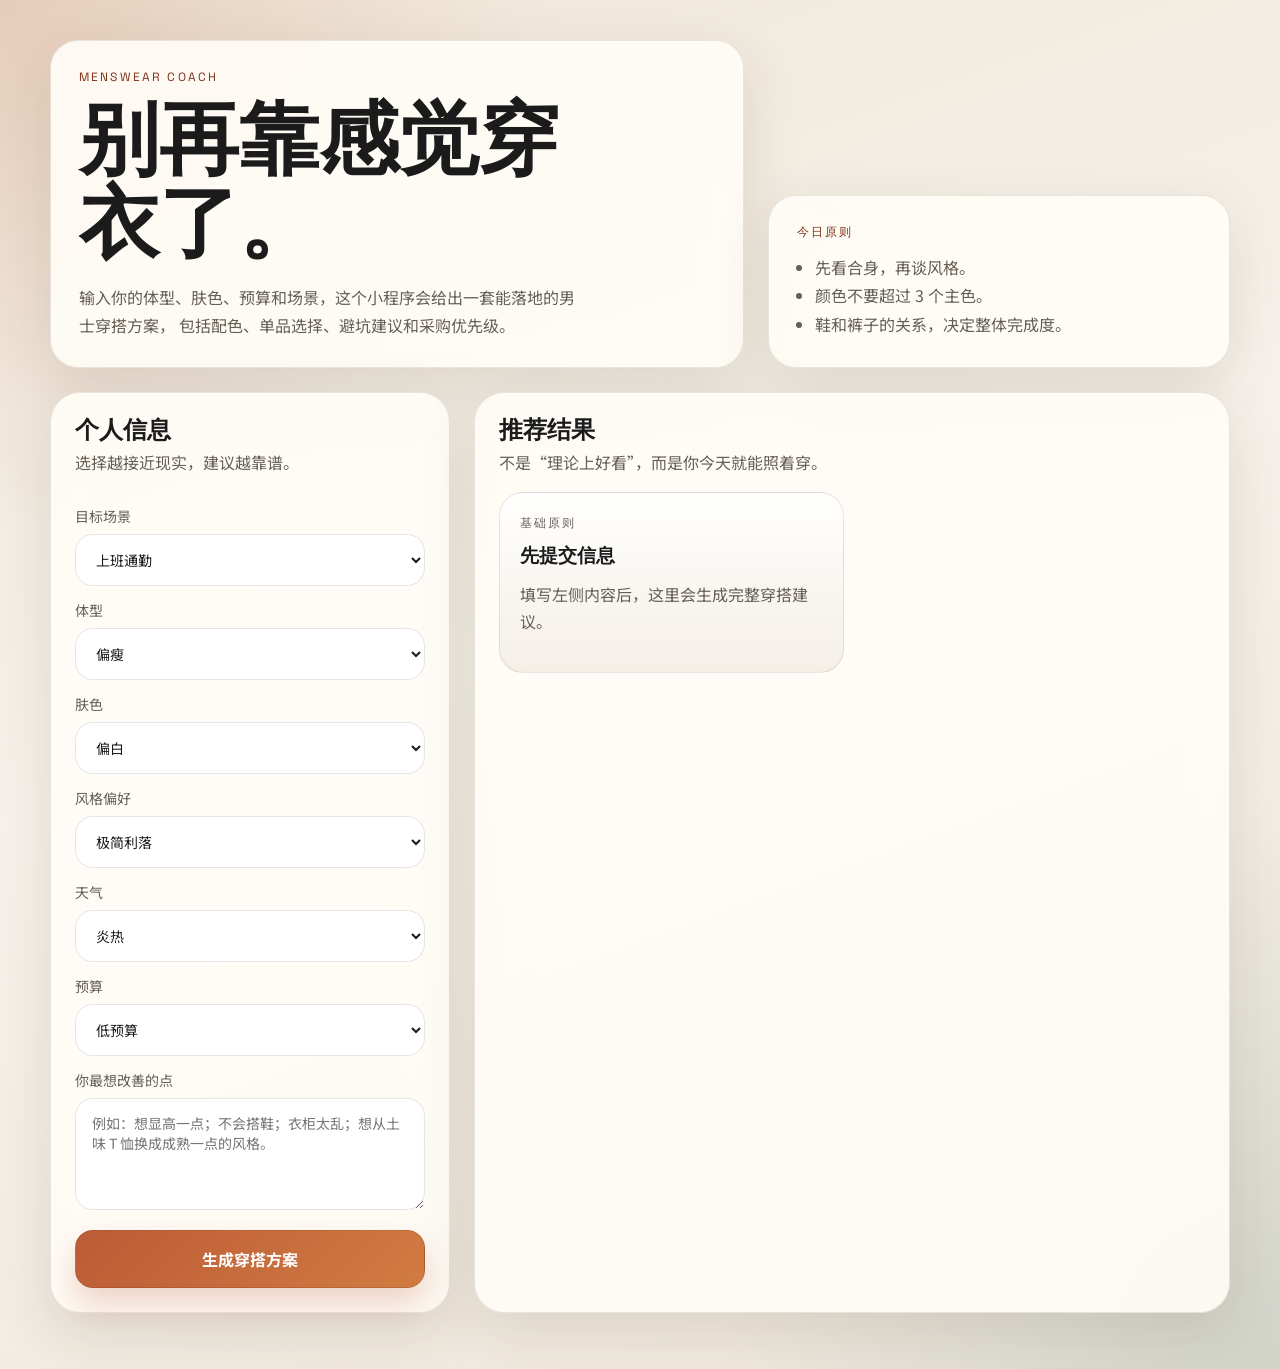
==== index.html @ d5082f30 "Initial mens style coach" ====
<!DOCTYPE html>
<html lang="zh-CN">
<head>
  <meta charset="UTF-8">
  <meta name="viewport" content="width=device-width, initial-scale=1.0">
  <title>男士穿搭教练</title>
  <meta name="description" content="输入体型、肤色、预算和场景，快速获得靠谱的男士穿搭建议、配色方案和避坑提醒。">
  <meta name="theme-color" content="#bc5b36">
  <meta property="og:title" content="男士穿搭教练">
  <meta property="og:description" content="给男人看的实用穿搭建议，不讲空话，直接告诉你今天该怎么穿。">
  <meta property="og:type" content="website">
  <link rel="preconnect" href="https://fonts.googleapis.com">
  <link rel="preconnect" href="https://fonts.gstatic.com" crossorigin>
  <link href="https://fonts.googleapis.com/css2?family=Space+Grotesk:wght@400;500;700&family=Noto+Sans+SC:wght@400;500;700&display=swap" rel="stylesheet">
  <link rel="stylesheet" href="./styles.css">
</head>
<body>
  <main class="app-shell">
    <section class="hero">
      <div class="hero-copy">
        <p class="eyebrow">Menswear Coach</p>
        <h1>别再靠感觉穿衣了。</h1>
        <p class="lead">
          输入你的体型、肤色、预算和场景，这个小程序会给出一套能落地的男士穿搭方案，
          包括配色、单品选择、避坑建议和采购优先级。
        </p>
      </div>
      <div class="hero-card">
        <p class="card-label">今日原则</p>
        <ul>
          <li>先看合身，再谈风格。</li>
          <li>颜色不要超过 3 个主色。</li>
          <li>鞋和裤子的关系，决定整体完成度。</li>
        </ul>
      </div>
    </section>

    <section class="workspace">
      <form id="style-form" class="panel form-panel">
        <div class="panel-head">
          <h2>个人信息</h2>
          <p>选择越接近现实，建议越靠谱。</p>
        </div>

        <label>
          <span>目标场景</span>
          <select name="occasion">
            <option value="office">上班通勤</option>
            <option value="date">约会</option>
            <option value="casual">日常休闲</option>
            <option value="wedding">正式场合</option>
            <option value="travel">旅行出行</option>
            <option value="night">晚上聚会</option>
          </select>
        </label>

        <label>
          <span>体型</span>
          <select name="bodyType">
            <option value="slim">偏瘦</option>
            <option value="average">标准</option>
            <option value="broad">肩宽壮实</option>
            <option value="stocky">微胖厚实</option>
          </select>
        </label>

        <label>
          <span>肤色</span>
          <select name="skinTone">
            <option value="fair">偏白</option>
            <option value="warm">暖黄</option>
            <option value="deep">偏深</option>
          </select>
        </label>

        <label>
          <span>风格偏好</span>
          <select name="styleMood">
            <option value="minimal">极简利落</option>
            <option value="smart">成熟绅雅</option>
            <option value="street">都市街头</option>
            <option value="classic">经典耐看</option>
          </select>
        </label>

        <label>
          <span>天气</span>
          <select name="weather">
            <option value="hot">炎热</option>
            <option value="mild">温和</option>
            <option value="cool">偏凉</option>
            <option value="cold">寒冷</option>
          </select>
        </label>

        <label>
          <span>预算</span>
          <select name="budget">
            <option value="low">低预算</option>
            <option value="mid">中预算</option>
            <option value="high">高预算</option>
          </select>
        </label>

        <label>
          <span>你最想改善的点</span>
          <textarea name="goal" rows="4" placeholder="例如：想显高一点；不会搭鞋；衣柜太乱；想从土味 T 恤换成成熟一点的风格。"></textarea>
        </label>

        <button type="submit">生成穿搭方案</button>
      </form>

      <section class="panel result-panel">
        <div class="panel-head">
          <h2>推荐结果</h2>
          <p>不是“理论上好看”，而是你今天就能照着穿。</p>
        </div>

        <div id="result" class="result-grid">
          <article class="result-card">
            <p class="result-kicker">基础原则</p>
            <h3>先提交信息</h3>
            <p>填写左侧内容后，这里会生成完整穿搭建议。</p>
          </article>
        </div>
      </section>
    </section>
  </main>

  <script src="./app.js"></script>
</body>
</html>
---- styles.css ----
:root {
  --bg: #f4efe6;
  --panel: rgba(255, 252, 247, 0.92);
  --ink: #1b1b1b;
  --muted: #655f56;
  --accent: #bc5b36;
  --accent-deep: #7f3118;
  --line: rgba(27, 27, 27, 0.1);
  --shadow: 0 20px 60px rgba(62, 40, 18, 0.12);
}

* {
  box-sizing: border-box;
}

body {
  margin: 0;
  min-height: 100vh;
  font-family: "Noto Sans SC", sans-serif;
  color: var(--ink);
  background:
    radial-gradient(circle at top left, rgba(188, 91, 54, 0.18), transparent 28%),
    radial-gradient(circle at bottom right, rgba(28, 89, 92, 0.14), transparent 30%),
    linear-gradient(160deg, #efe6d7, #f6f2eb 45%, #efe7db);
}

.app-shell {
  width: min(1180px, calc(100% - 32px));
  margin: 0 auto;
  padding: 40px 0 56px;
}

.hero {
  display: grid;
  grid-template-columns: 1.5fr 1fr;
  gap: 24px;
  align-items: end;
  margin-bottom: 24px;
}

.hero-copy,
.hero-card,
.panel {
  background: var(--panel);
  border: 1px solid var(--line);
  box-shadow: var(--shadow);
  backdrop-filter: blur(18px);
}

.hero-copy,
.hero-card {
  border-radius: 28px;
  padding: 28px;
}

.eyebrow,
.card-label,
.result-kicker {
  margin: 0 0 12px;
  text-transform: uppercase;
  letter-spacing: 0.18em;
  font-size: 12px;
  font-family: "Space Grotesk", sans-serif;
  color: var(--accent-deep);
}

h1,
h2,
h3 {
  margin: 0;
  font-family: "Space Grotesk", sans-serif;
  line-height: 1.05;
}

h1 {
  font-size: clamp(40px, 7vw, 80px);
  max-width: 10ch;
}

.lead {
  max-width: 56ch;
  margin: 18px 0 0;
  color: var(--muted);
  line-height: 1.75;
}

.hero-card ul {
  margin: 0;
  padding-left: 18px;
  color: var(--muted);
  line-height: 1.8;
}

.workspace {
  display: grid;
  grid-template-columns: 400px 1fr;
  gap: 24px;
}

.panel {
  border-radius: 30px;
  padding: 24px;
}

.panel-head {
  margin-bottom: 18px;
}

.panel-head p {
  margin: 8px 0 0;
  color: var(--muted);
}

.form-panel {
  display: grid;
  gap: 14px;
}

label {
  display: grid;
  gap: 8px;
  font-size: 14px;
  color: var(--muted);
}

select,
textarea,
button {
  width: 100%;
  border-radius: 18px;
  border: 1px solid var(--line);
  font: inherit;
}

select,
textarea {
  padding: 14px 16px;
  background: rgba(255, 255, 255, 0.9);
  color: var(--ink);
}

textarea {
  resize: vertical;
  min-height: 112px;
}

button {
  margin-top: 6px;
  padding: 16px 18px;
  background: linear-gradient(135deg, var(--accent), #d17c42);
  color: #fff;
  font-weight: 700;
  cursor: pointer;
  transition: transform 180ms ease, box-shadow 180ms ease;
  box-shadow: 0 16px 30px rgba(188, 91, 54, 0.25);
}

button:hover {
  transform: translateY(-2px);
}

.result-grid {
  display: grid;
  grid-template-columns: repeat(2, minmax(0, 1fr));
  gap: 16px;
}

.result-card {
  min-height: 180px;
  padding: 20px;
  border-radius: 24px;
  background: linear-gradient(180deg, rgba(255, 255, 255, 0.88), rgba(244, 238, 230, 0.95));
  border: 1px solid var(--line);
}

.result-card p,
.result-card li {
  color: var(--muted);
  line-height: 1.7;
}

.result-card ul {
  margin: 12px 0 0;
  padding-left: 18px;
}

.chips {
  display: flex;
  flex-wrap: wrap;
  gap: 8px;
  margin-top: 14px;
}

.chip {
  padding: 8px 12px;
  border-radius: 999px;
  background: rgba(188, 91, 54, 0.1);
  color: var(--accent-deep);
  font-size: 13px;
}

@media (max-width: 960px) {
  .hero,
  .workspace,
  .result-grid {
    grid-template-columns: 1fr;
  }

  h1 {
    max-width: none;
  }
}
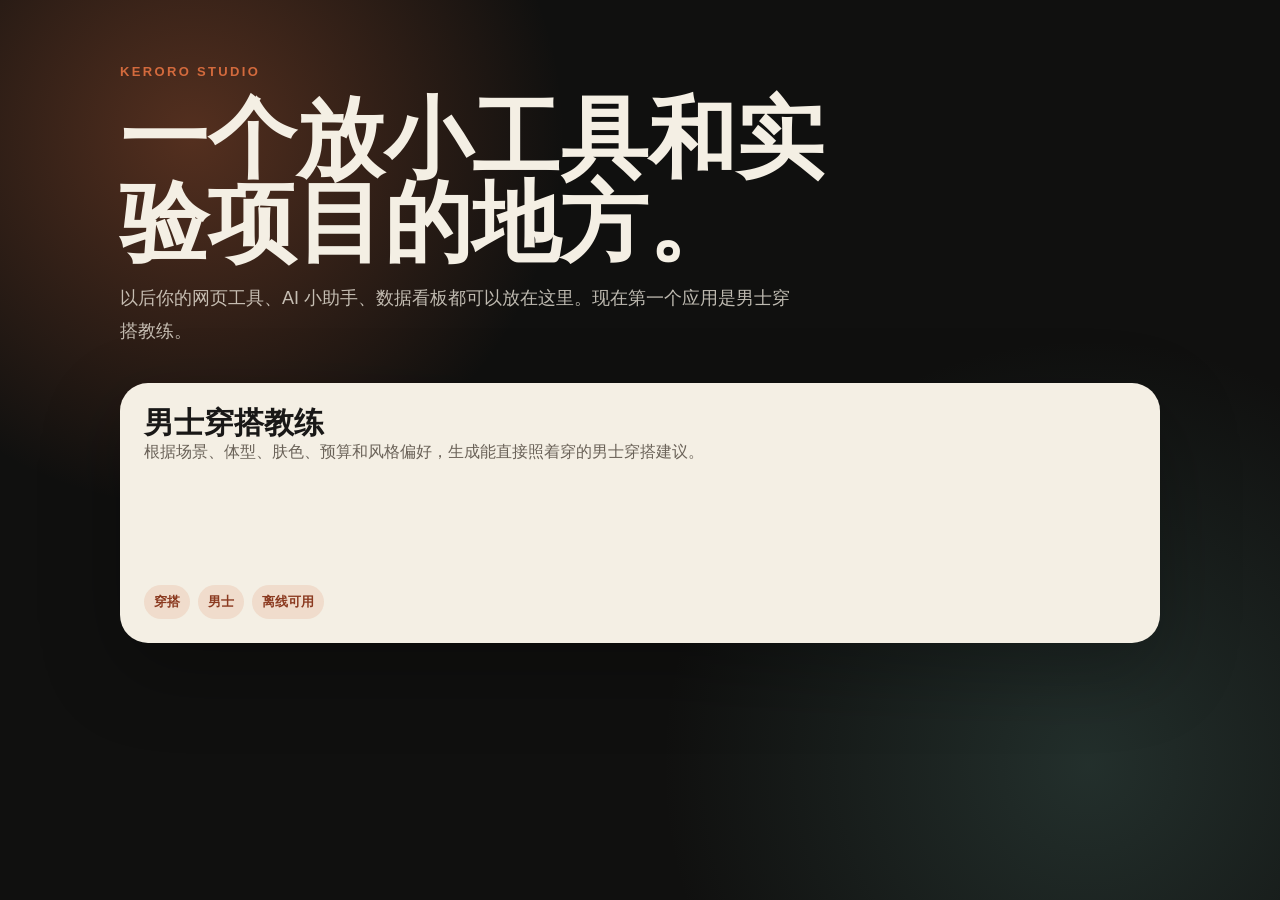
==== commit 210b0dfd: "Restructure as multi-app studio" ====
--- a/index.html
+++ b/index.html
@@ -3,130 +3,142 @@
 <head>
   <meta charset="UTF-8">
   <meta name="viewport" content="width=device-width, initial-scale=1.0">
-  <title>男士穿搭教练</title>
-  <meta name="description" content="输入体型、肤色、预算和场景，快速获得靠谱的男士穿搭建议、配色方案和避坑提醒。">
-  <meta name="theme-color" content="#bc5b36">
-  <meta property="og:title" content="男士穿搭教练">
-  <meta property="og:description" content="给男人看的实用穿搭建议，不讲空话，直接告诉你今天该怎么穿。">
-  <meta property="og:type" content="website">
-  <link rel="preconnect" href="https://fonts.googleapis.com">
-  <link rel="preconnect" href="https://fonts.gstatic.com" crossorigin>
-  <link href="https://fonts.googleapis.com/css2?family=Space+Grotesk:wght@400;500;700&family=Noto+Sans+SC:wght@400;500;700&display=swap" rel="stylesheet">
-  <link rel="stylesheet" href="./styles.css">
+  <title>Keroro Studio</title>
+  <meta name="description" content="Keroro Studio 的小工具集合。">
+  <style>
+    :root {
+      --bg: #10100f;
+      --card: #f4efe4;
+      --ink: #191817;
+      --muted: #6a6258;
+      --accent: #d36a3d;
+    }
+
+    * {
+      box-sizing: border-box;
+    }
+
+    body {
+      margin: 0;
+      min-height: 100vh;
+      font-family: "Segoe UI", "Noto Sans SC", sans-serif;
+      color: var(--card);
+      background:
+        radial-gradient(circle at 15% 15%, rgba(211, 106, 61, 0.35), transparent 28%),
+        radial-gradient(circle at 85% 85%, rgba(84, 129, 119, 0.28), transparent 32%),
+        var(--bg);
+    }
+
+    main {
+      width: min(1040px, calc(100% - 32px));
+      margin: 0 auto;
+      padding: 64px 0;
+    }
+
+    .hero {
+      display: grid;
+      gap: 18px;
+      margin-bottom: 36px;
+    }
+
+    .eyebrow {
+      margin: 0;
+      text-transform: uppercase;
+      letter-spacing: 0.18em;
+      color: var(--accent);
+      font-size: 13px;
+      font-weight: 700;
+    }
+
+    h1 {
+      margin: 0;
+      max-width: 760px;
+      font-size: clamp(42px, 8vw, 88px);
+      line-height: 0.95;
+    }
+
+    .lead {
+      max-width: 680px;
+      margin: 0;
+      color: rgba(244, 239, 228, 0.76);
+      font-size: 18px;
+      line-height: 1.8;
+    }
+
+    .apps {
+      display: grid;
+      grid-template-columns: repeat(auto-fit, minmax(260px, 1fr));
+      gap: 18px;
+    }
+
+    .app-card {
+      display: grid;
+      gap: 16px;
+      min-height: 260px;
+      padding: 24px;
+      border-radius: 28px;
+      color: var(--ink);
+      background: var(--card);
+      text-decoration: none;
+      box-shadow: 0 28px 80px rgba(0, 0, 0, 0.28);
+      transition: transform 180ms ease, box-shadow 180ms ease;
+    }
+
+    .app-card:hover {
+      transform: translateY(-4px);
+      box-shadow: 0 34px 92px rgba(0, 0, 0, 0.36);
+    }
+
+    .app-card h2 {
+      margin: 0;
+      font-size: 30px;
+      line-height: 1.05;
+    }
+
+    .app-card p {
+      margin: 0;
+      color: var(--muted);
+      line-height: 1.7;
+    }
+
+    .tag-row {
+      display: flex;
+      flex-wrap: wrap;
+      gap: 8px;
+      align-self: end;
+    }
+
+    .tag {
+      padding: 8px 10px;
+      border-radius: 999px;
+      background: rgba(211, 106, 61, 0.14);
+      color: #8b3a20;
+      font-size: 13px;
+      font-weight: 700;
+    }
+  </style>
 </head>
 <body>
-  <main class="app-shell">
+  <main>
     <section class="hero">
-      <div class="hero-copy">
-        <p class="eyebrow">Menswear Coach</p>
-        <h1>别再靠感觉穿衣了。</h1>
-        <p class="lead">
-          输入你的体型、肤色、预算和场景，这个小程序会给出一套能落地的男士穿搭方案，
-          包括配色、单品选择、避坑建议和采购优先级。
-        </p>
-      </div>
-      <div class="hero-card">
-        <p class="card-label">今日原则</p>
-        <ul>
-          <li>先看合身，再谈风格。</li>
-          <li>颜色不要超过 3 个主色。</li>
-          <li>鞋和裤子的关系，决定整体完成度。</li>
-        </ul>
-      </div>
+      <p class="eyebrow">Keroro Studio</p>
+      <h1>一个放小工具和实验项目的地方。</h1>
+      <p class="lead">以后你的网页工具、AI 小助手、数据看板都可以放在这里。现在第一个应用是男士穿搭教练。</p>
     </section>
 
-    <section class="workspace">
-      <form id="style-form" class="panel form-panel">
-        <div class="panel-head">
-          <h2>个人信息</h2>
-          <p>选择越接近现实，建议越靠谱。</p>
+    <section class="apps" aria-label="应用列表">
+      <a class="app-card" href="./apps/mens-style-coach/">
+        <div>
+          <h2>男士穿搭教练</h2>
+          <p>根据场景、体型、肤色、预算和风格偏好，生成能直接照着穿的男士穿搭建议。</p>
         </div>
-
-        <label>
-          <span>目标场景</span>
-          <select name="occasion">
-            <option value="office">上班通勤</option>
-            <option value="date">约会</option>
-            <option value="casual">日常休闲</option>
-            <option value="wedding">正式场合</option>
-            <option value="travel">旅行出行</option>
-            <option value="night">晚上聚会</option>
-          </select>
-        </label>
-
-        <label>
-          <span>体型</span>
-          <select name="bodyType">
-            <option value="slim">偏瘦</option>
-            <option value="average">标准</option>
-            <option value="broad">肩宽壮实</option>
-            <option value="stocky">微胖厚实</option>
-          </select>
-        </label>
-
-        <label>
-          <span>肤色</span>
-          <select name="skinTone">
-            <option value="fair">偏白</option>
-            <option value="warm">暖黄</option>
-            <option value="deep">偏深</option>
-          </select>
-        </label>
-
-        <label>
-          <span>风格偏好</span>
-          <select name="styleMood">
-            <option value="minimal">极简利落</option>
-            <option value="smart">成熟绅雅</option>
-            <option value="street">都市街头</option>
-            <option value="classic">经典耐看</option>
-          </select>
-        </label>
-
-        <label>
-          <span>天气</span>
-          <select name="weather">
-            <option value="hot">炎热</option>
-            <option value="mild">温和</option>
-            <option value="cool">偏凉</option>
-            <option value="cold">寒冷</option>
-          </select>
-        </label>
-
-        <label>
-          <span>预算</span>
-          <select name="budget">
-            <option value="low">低预算</option>
-            <option value="mid">中预算</option>
-            <option value="high">高预算</option>
-          </select>
-        </label>
-
-        <label>
-          <span>你最想改善的点</span>
-          <textarea name="goal" rows="4" placeholder="例如：想显高一点；不会搭鞋；衣柜太乱；想从土味 T 恤换成成熟一点的风格。"></textarea>
-        </label>
-
-        <button type="submit">生成穿搭方案</button>
-      </form>
-
-      <section class="panel result-panel">
-        <div class="panel-head">
-          <h2>推荐结果</h2>
-          <p>不是“理论上好看”，而是你今天就能照着穿。</p>
+        <div class="tag-row">
+          <span class="tag">穿搭</span>
+          <span class="tag">男士</span>
+          <span class="tag">离线可用</span>
         </div>
-
-        <div id="result" class="result-grid">
-          <article class="result-card">
-            <p class="result-kicker">基础原则</p>
-            <h3>先提交信息</h3>
-            <p>填写左侧内容后，这里会生成完整穿搭建议。</p>
-          </article>
-        </div>
-      </section>
+      </a>
     </section>
   </main>
-
-  <script src="./app.js"></script>
 </body>
 </html>
